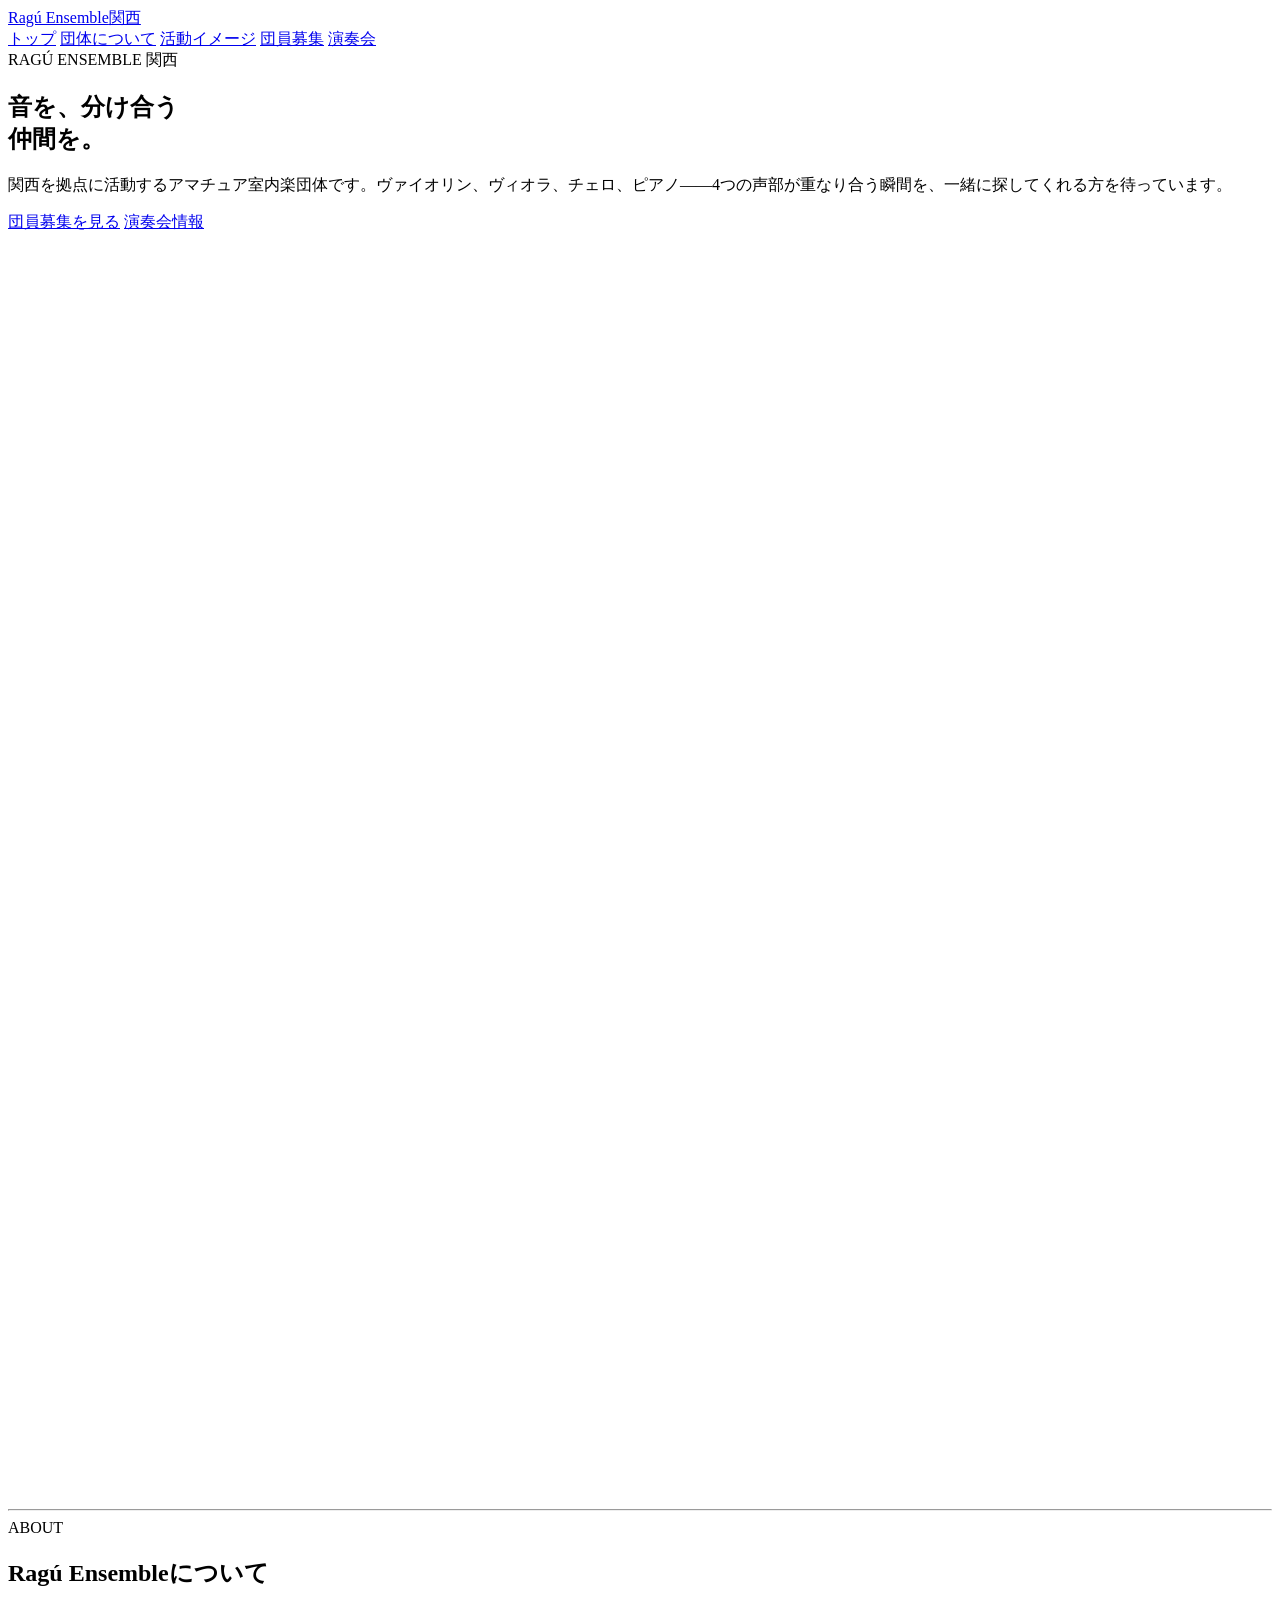
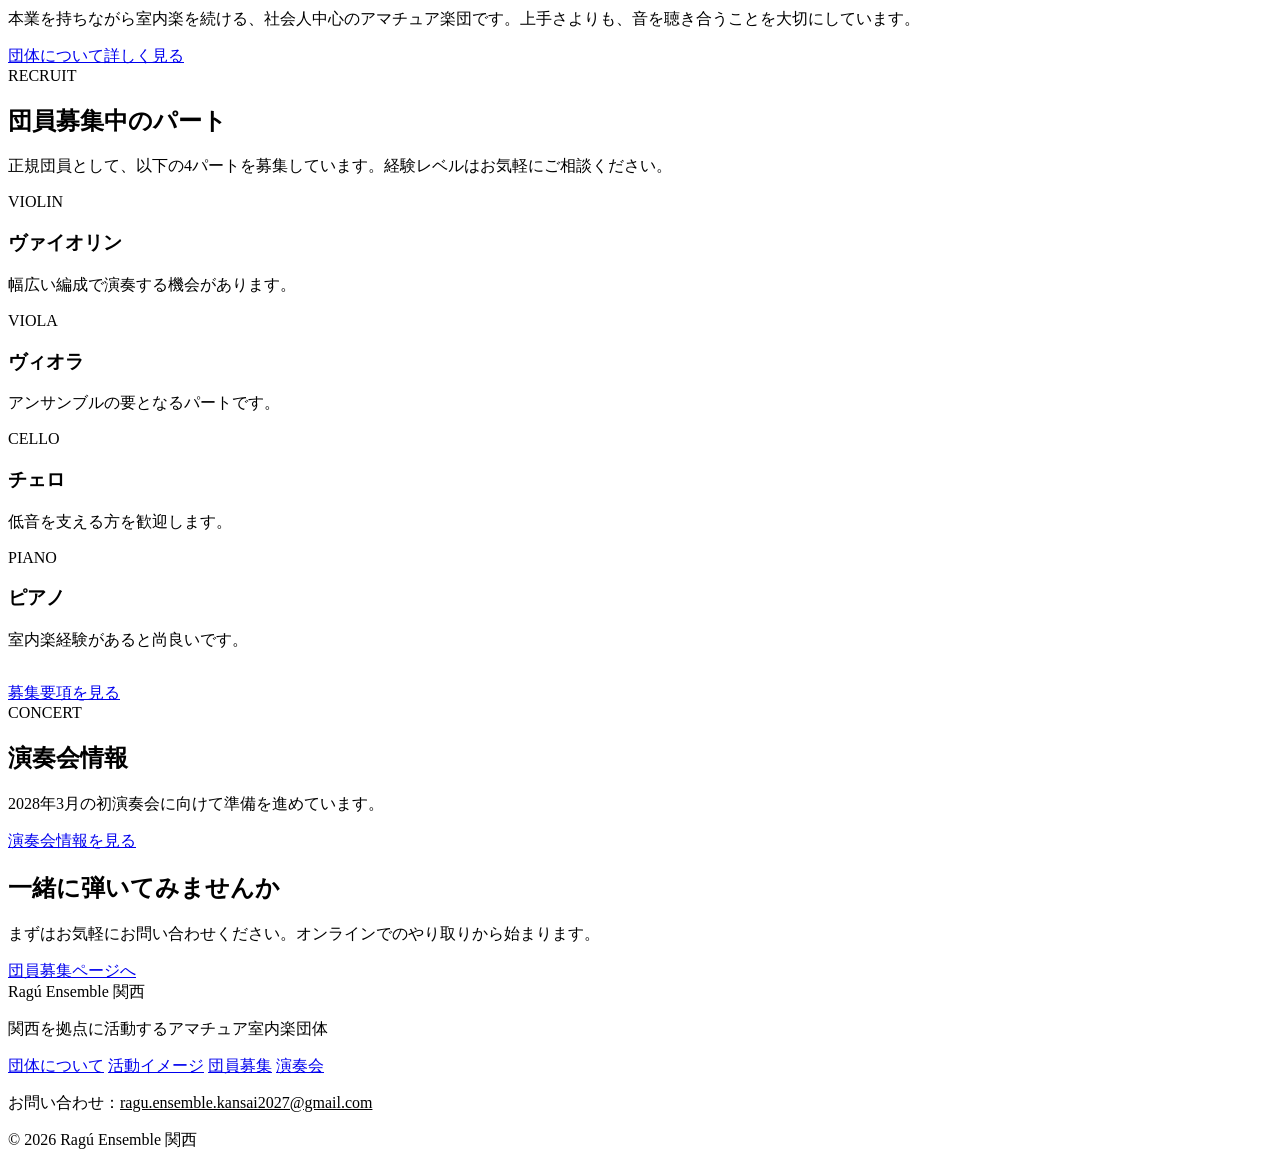
==== index.html @ b1b5fcd7 "Add files via upload" ====
<!DOCTYPE html>
<html lang="ja">
<head>
<meta charset="UTF-8">
<meta name="viewport" content="width=device-width, initial-scale=1.0">
<title>Ragú Ensemble 関西｜アマチュア室内楽団体</title>
<meta name="description" content="関西を拠点に活動するアマチュア室内楽団体、Ragú Ensemble 関西の公式サイト。ヴァイオリン・ヴィオラ・チェロ・ピアノの団員を募集中です。">
<link rel="stylesheet" href="style.css">
</head>
<body>

<header>
  <div class="wrap header-inner">
    <a href="index.html" class="logo">Ragú Ensemble<span class="logo-sub">関西</span></a>
    <nav>
      <a href="index.html" class="active">トップ</a>
      <a href="about.html">団体について</a>
      <a href="flow.html">活動イメージ</a>
      <a href="recruit.html">団員募集</a>
      <a href="concert.html">演奏会</a>
    </nav>
  </div>
</header>

<section class="hero">
  <div class="wrap">
    <div>
      <span class="eyebrow">RAGÚ ENSEMBLE 関西</span>
      <h1>音を、分け合う<br>仲間を。</h1>
      <p class="lead">関西を拠点に活動するアマチュア室内楽団体です。ヴァイオリン、ヴィオラ、チェロ、ピアノ——4つの声部が重なり合う瞬間を、一緒に探してくれる方を待っています。</p>
      <div class="hero-actions">
        <a href="recruit.html" class="btn btn-primary">団員募集を見る</a>
        <a href="concert.html" class="btn btn-ghost">演奏会情報</a>
      </div>
    </div>
    <div class="arcs-wrap">
      <svg class="arcs" viewBox="0 0 300 300" fill="none" xmlns="http://www.w3.org/2000/svg" role="img" aria-label="4つの声部が重なり合うアーチのイラスト">
        <path d="M40 220 C 40 120, 130 60, 260 90" />
        <path d="M30 190 C 30 100, 120 40, 270 60" />
        <path d="M55 245 C 55 150, 150 95, 250 130" />
        <path d="M20 160 C 20 80, 110 20, 280 30" />
      </svg>
    </div>
  </div>
</section>

<hr class="divider">

<section>
  <div class="wrap">
    <div class="section-head">
      <span class="eyebrow">ABOUT</span>
      <h2>Ragú Ensembleについて</h2>
      <p>本業を持ちながら室内楽を続ける、社会人中心のアマチュア楽団です。上手さよりも、音を聴き合うことを大切にしています。</p>
    </div>
    <a href="about.html" class="btn btn-ghost">団体について詳しく見る</a>
  </div>
</section>

<section class="section-alt">
  <div class="wrap">
    <div class="section-head">
      <span class="eyebrow">RECRUIT</span>
      <h2>団員募集中のパート</h2>
      <p>正規団員として、以下の4パートを募集しています。経験レベルはお気軽にご相談ください。</p>
    </div>
    <div class="grid grid-4">
      <div class="card">
        <span class="part-tag">VIOLIN</span>
        <h3>ヴァイオリン</h3>
        <p>幅広い編成で演奏する機会があります。</p>
      </div>
      <div class="card">
        <span class="part-tag">VIOLA</span>
        <h3>ヴィオラ</h3>
        <p>アンサンブルの要となるパートです。</p>
      </div>
      <div class="card">
        <span class="part-tag">CELLO</span>
        <h3>チェロ</h3>
        <p>低音を支える方を歓迎します。</p>
      </div>
      <div class="card">
        <span class="part-tag">PIANO</span>
        <h3>ピアノ</h3>
        <p>室内楽経験があると尚良いです。</p>
      </div>
    </div>
    <div style="margin-top: 32px;">
      <a href="recruit.html" class="btn btn-primary">募集要項を見る</a>
    </div>
  </div>
</section>

<section>
  <div class="wrap">
    <div class="section-head">
      <span class="eyebrow">CONCERT</span>
      <h2>演奏会情報</h2>
      <p>2028年3月の初演奏会に向けて準備を進めています。</p>
    </div>
    <a href="concert.html" class="btn btn-ghost">演奏会情報を見る</a>
  </div>
</section>

<div class="cta-banner">
  <div class="wrap">
    <h2>一緒に弾いてみませんか</h2>
    <p>まずはお気軽にお問い合わせください。オンラインでのやり取りから始まります。</p>
    <a href="recruit.html" class="btn btn-primary">団員募集ページへ</a>
  </div>
</div>

<footer>
  <div class="wrap footer-inner">
    <div class="footer-brand">Ragú Ensemble 関西</div>
    <p>関西を拠点に活動するアマチュア室内楽団体</p>
    <div class="footer-links">
      <a href="about.html">団体について</a>
      <a href="flow.html">活動イメージ</a>
      <a href="recruit.html">団員募集</a>
      <a href="concert.html">演奏会</a>
    </div>
    <p class="footer-contact">お問い合わせ：<a href="mailto:ragu.ensemble.kansai2027@gmail.com" style="color: inherit; text-decoration: underline;">ragu.ensemble.kansai2027@gmail.com</a></p>
    <p class="footer-copy">© 2026 Ragú Ensemble 関西</p>
  </div>
</footer>

</body>
</html>
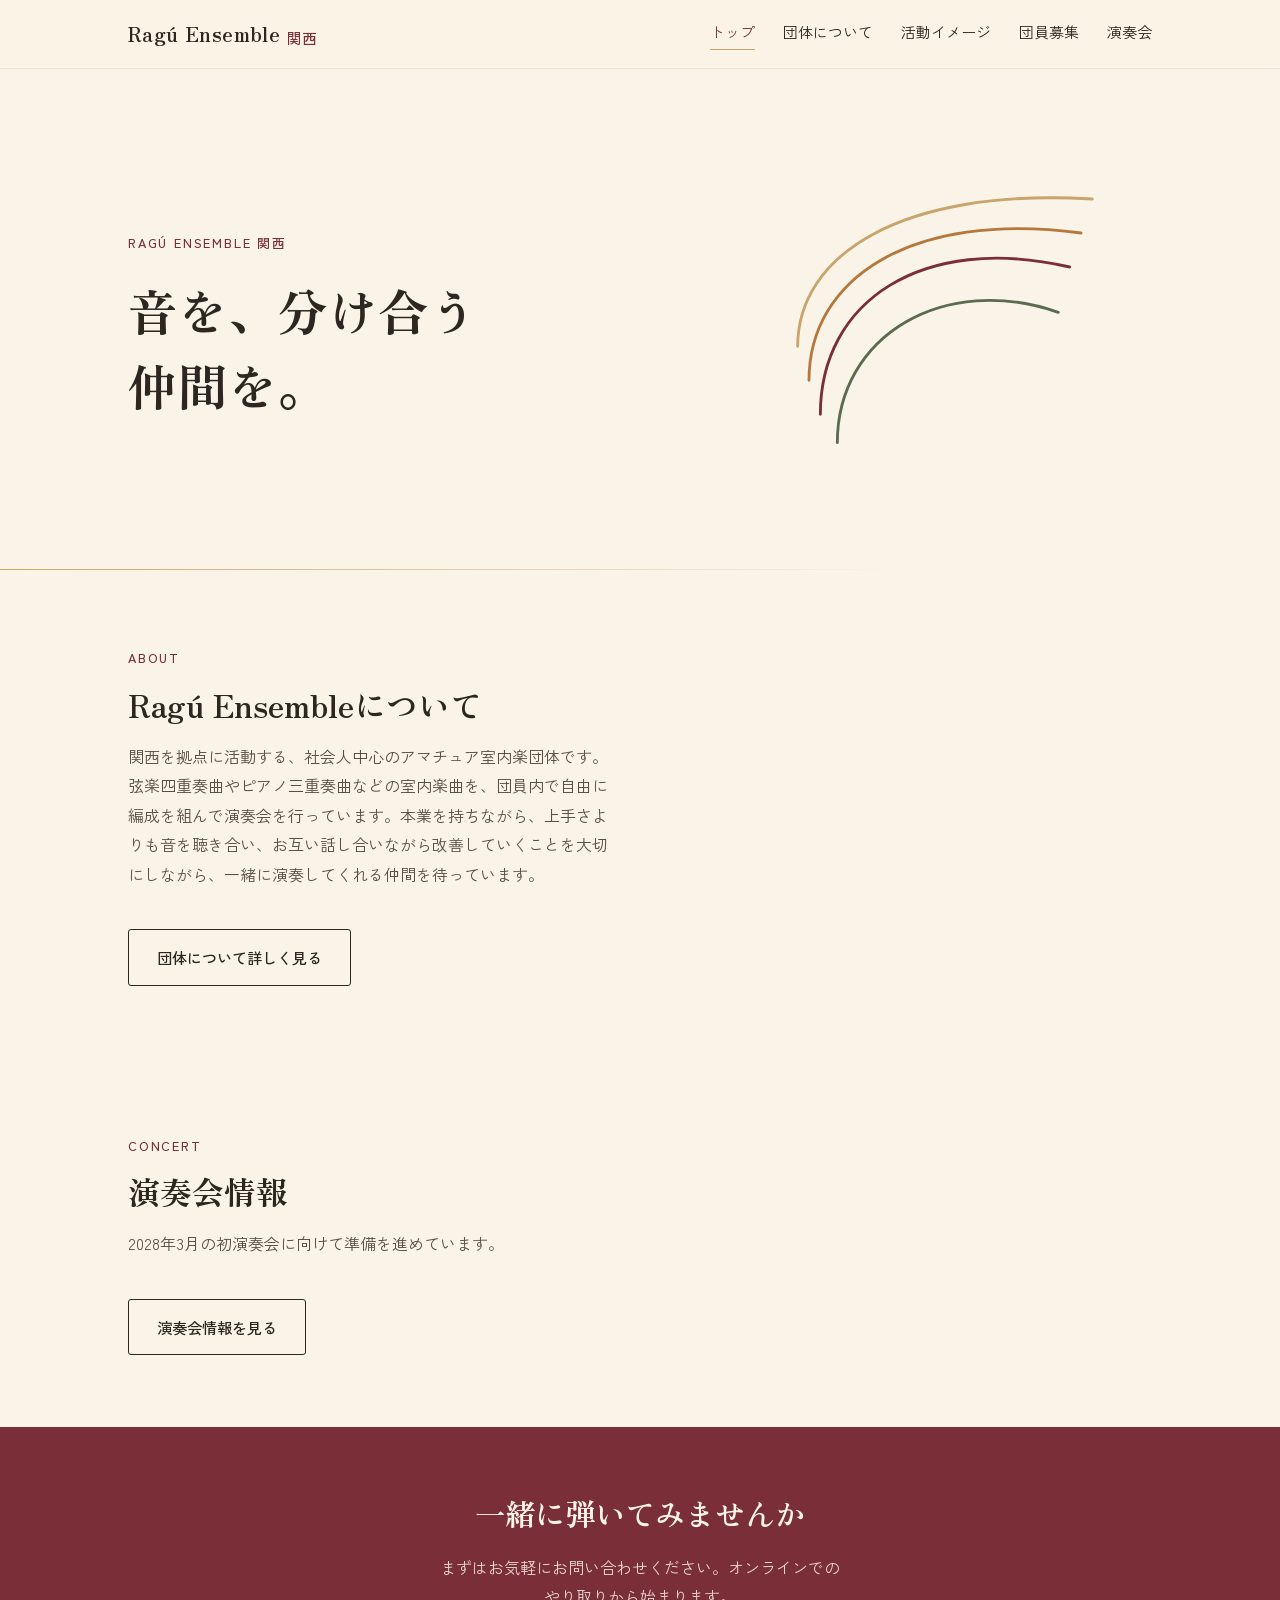
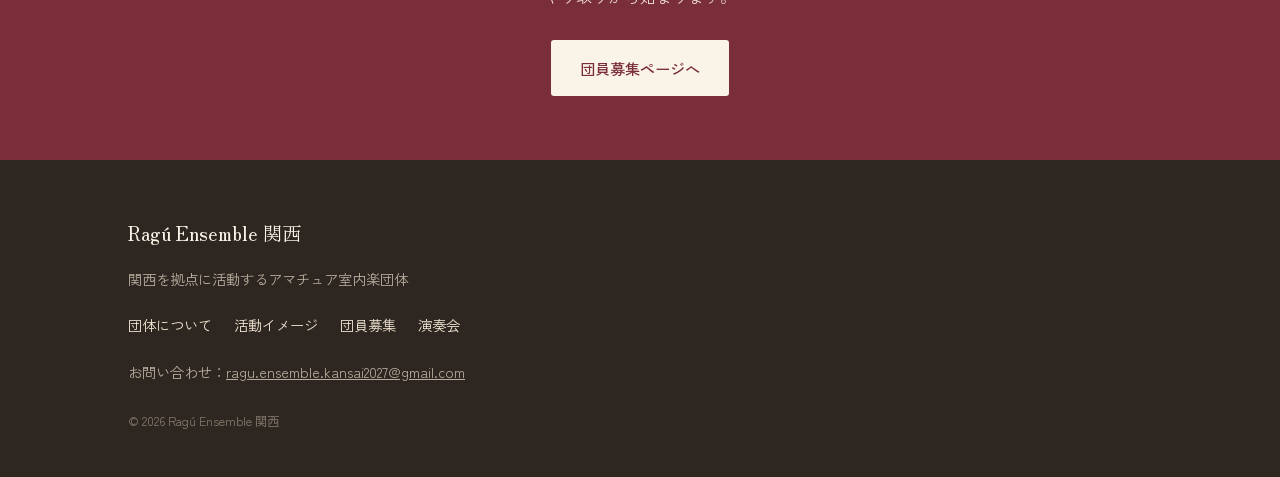
==== commit 97cce4a5: "Add files via upload" ====
--- a/index.html
+++ b/index.html
@@ -27,11 +27,6 @@
     <div>
       <span class="eyebrow">RAGÚ ENSEMBLE 関西</span>
       <h1>音を、分け合う<br>仲間を。</h1>
-      <p class="lead">関西を拠点に活動するアマチュア室内楽団体です。ヴァイオリン、ヴィオラ、チェロ、ピアノ——4つの声部が重なり合う瞬間を、一緒に探してくれる方を待っています。</p>
-      <div class="hero-actions">
-        <a href="recruit.html" class="btn btn-primary">団員募集を見る</a>
-        <a href="concert.html" class="btn btn-ghost">演奏会情報</a>
-      </div>
     </div>
     <div class="arcs-wrap">
       <svg class="arcs" viewBox="0 0 300 300" fill="none" xmlns="http://www.w3.org/2000/svg" role="img" aria-label="4つの声部が重なり合うアーチのイラスト">
@@ -51,44 +46,9 @@
     <div class="section-head">
       <span class="eyebrow">ABOUT</span>
       <h2>Ragú Ensembleについて</h2>
-      <p>本業を持ちながら室内楽を続ける、社会人中心のアマチュア楽団です。上手さよりも、音を聴き合うことを大切にしています。</p>
+      <p>関西を拠点に活動する、社会人中心のアマチュア室内楽団体です。弦楽四重奏曲やピアノ三重奏曲などの室内楽曲を、団員内で自由に編成を組んで演奏会を行っています。本業を持ちながら、上手さよりも音を聴き合い、お互い話し合いながら改善していくことを大切にしながら、一緒に演奏してくれる仲間を待っています。</p>
     </div>
     <a href="about.html" class="btn btn-ghost">団体について詳しく見る</a>
-  </div>
-</section>
-
-<section class="section-alt">
-  <div class="wrap">
-    <div class="section-head">
-      <span class="eyebrow">RECRUIT</span>
-      <h2>団員募集中のパート</h2>
-      <p>正規団員として、以下の4パートを募集しています。経験レベルはお気軽にご相談ください。</p>
-    </div>
-    <div class="grid grid-4">
-      <div class="card">
-        <span class="part-tag">VIOLIN</span>
-        <h3>ヴァイオリン</h3>
-        <p>幅広い編成で演奏する機会があります。</p>
-      </div>
-      <div class="card">
-        <span class="part-tag">VIOLA</span>
-        <h3>ヴィオラ</h3>
-        <p>アンサンブルの要となるパートです。</p>
-      </div>
-      <div class="card">
-        <span class="part-tag">CELLO</span>
-        <h3>チェロ</h3>
-        <p>低音を支える方を歓迎します。</p>
-      </div>
-      <div class="card">
-        <span class="part-tag">PIANO</span>
-        <h3>ピアノ</h3>
-        <p>室内楽経験があると尚良いです。</p>
-      </div>
-    </div>
-    <div style="margin-top: 32px;">
-      <a href="recruit.html" class="btn btn-primary">募集要項を見る</a>
-    </div>
   </div>
 </section>
 
--- a/style.css
+++ b/style.css
@@ -0,0 +1,721 @@
+@import url('https://fonts.googleapis.com/css2?family=Zen+Old+Mincho:wght@400;600;700&family=Zen+Kaku+Gothic+New:wght@400;500;700&display=swap');
+
+:root {
+  --paper: #FAF3E7;
+  --paper-alt: #F1E6D3;
+  --ink: #2E2620;
+  --ink-soft: #5A4F42;
+  --wine: #7A2E38;
+  --wine-deep: #5C2129;
+  --wood: #B5793E;
+  --gold: #C9A46C;
+  --sage: #5C6B4F;
+  --max-width: 1080px;
+}
+
+* { box-sizing: border-box; }
+
+html { scroll-behavior: smooth; }
+
+body {
+  margin: 0;
+  background: var(--paper);
+  color: var(--ink);
+  font-family: "Zen Kaku Gothic New", "Hiragino Sans", "Yu Gothic", sans-serif;
+  line-height: 1.85;
+  -webkit-font-smoothing: antialiased;
+}
+
+h1, h2, h3, .logo {
+  font-family: "Zen Old Mincho", serif;
+  font-weight: 700;
+  color: var(--ink);
+  line-height: 1.5;
+  margin: 0;
+}
+
+a {
+  color: inherit;
+  text-decoration: none;
+}
+
+a:focus-visible,
+button:focus-visible {
+  outline: 2px solid var(--wine);
+  outline-offset: 3px;
+}
+
+img { max-width: 100%; display: block; }
+
+.wrap {
+  max-width: var(--max-width);
+  margin: 0 auto;
+  padding: 0 28px;
+}
+
+/* ---------- Header ---------- */
+header {
+  position: sticky;
+  top: 0;
+  z-index: 50;
+  background: rgba(250, 243, 231, 0.92);
+  backdrop-filter: blur(6px);
+  border-bottom: 1px solid rgba(46, 38, 32, 0.08);
+}
+
+.header-inner {
+  display: flex;
+  align-items: center;
+  justify-content: space-between;
+  padding-top: 18px;
+  padding-bottom: 18px;
+  flex-wrap: wrap;
+  gap: 14px;
+}
+
+.logo {
+  font-size: 1.25rem;
+  letter-spacing: 0.02em;
+}
+
+.logo-sub {
+  font-family: "Zen Kaku Gothic New", sans-serif;
+  font-weight: 500;
+  font-size: 0.72em;
+  color: var(--wine);
+  margin-left: 0.5em;
+  vertical-align: middle;
+}
+
+nav {
+  display: flex;
+  gap: 28px;
+  font-size: 0.94rem;
+}
+
+nav a {
+  position: relative;
+  padding-bottom: 4px;
+}
+
+nav a.active,
+nav a:hover {
+  color: var(--wine);
+}
+
+nav a::after {
+  content: "";
+  position: absolute;
+  left: 0;
+  right: 100%;
+  bottom: 0;
+  height: 1px;
+  background: var(--gold);
+  transition: right 0.25s ease;
+}
+
+nav a:hover::after,
+nav a.active::after {
+  right: 0;
+}
+
+/* ---------- Hero ---------- */
+.hero {
+  padding: 96px 0 64px;
+  position: relative;
+  overflow: hidden;
+}
+
+.hero .wrap {
+  display: grid;
+  grid-template-columns: 1.15fr 0.85fr;
+  gap: 48px;
+  align-items: center;
+}
+
+.eyebrow {
+  display: inline-block;
+  font-size: 0.8rem;
+  letter-spacing: 0.14em;
+  color: var(--wine);
+  font-weight: 500;
+  margin-bottom: 18px;
+}
+
+.hero h1 {
+  font-size: clamp(2.1rem, 4.2vw, 3.1rem);
+  margin-bottom: 22px;
+}
+
+.hero p.lead {
+  font-size: 1.05rem;
+  color: var(--ink-soft);
+  max-width: 46ch;
+  margin-bottom: 30px;
+}
+
+.hero-actions {
+  display: flex;
+  gap: 16px;
+  flex-wrap: wrap;
+}
+
+.arcs-wrap {
+  display: flex;
+  align-items: center;
+  justify-content: center;
+}
+
+.arcs {
+  width: 100%;
+  max-width: 340px;
+  height: auto;
+}
+
+.arcs path {
+  fill: none;
+  stroke-width: 2.5;
+  stroke-linecap: round;
+  stroke-dasharray: 600;
+  stroke-dashoffset: 600;
+  animation: draw-arc 1.6s ease forwards;
+}
+
+.arcs path:nth-child(1) { stroke: var(--wine); animation-delay: 0.05s; }
+.arcs path:nth-child(2) { stroke: var(--wood); animation-delay: 0.25s; }
+.arcs path:nth-child(3) { stroke: var(--sage); animation-delay: 0.45s; }
+.arcs path:nth-child(4) { stroke: var(--gold); animation-delay: 0.65s; }
+
+@keyframes draw-arc {
+  to { stroke-dashoffset: 0; }
+}
+
+@media (prefers-reduced-motion: reduce) {
+  .arcs path {
+    animation: none;
+    stroke-dashoffset: 0;
+  }
+  html { scroll-behavior: auto; }
+}
+
+/* ---------- Buttons ---------- */
+.btn {
+  display: inline-flex;
+  align-items: center;
+  gap: 8px;
+  padding: 13px 28px;
+  border-radius: 3px;
+  font-size: 0.95rem;
+  font-weight: 500;
+  border: 1px solid transparent;
+  cursor: pointer;
+}
+
+.btn-primary {
+  background: var(--wine);
+  color: var(--paper);
+}
+.btn-primary:hover { background: var(--wine-deep); }
+
+.btn-ghost {
+  background: transparent;
+  border-color: var(--ink);
+  color: var(--ink);
+}
+.btn-ghost:hover { border-color: var(--wine); color: var(--wine); }
+
+/* ---------- Sections ---------- */
+section { padding: 72px 0; }
+
+.divider {
+  height: 1px;
+  background: linear-gradient(90deg, var(--gold), transparent 70%);
+  border: none;
+  margin: 0;
+}
+
+.section-head {
+  margin-bottom: 40px;
+  max-width: 60ch;
+}
+
+.section-head .eyebrow { margin-bottom: 10px; }
+
+.section-head h2 {
+  font-size: clamp(1.5rem, 3vw, 2rem);
+}
+
+.section-head p {
+  color: var(--ink-soft);
+  margin-top: 14px;
+}
+
+.section-alt { background: var(--paper-alt); }
+
+/* ---------- Card grid ---------- */
+.grid {
+  display: grid;
+  gap: 24px;
+}
+
+.grid-3 { grid-template-columns: repeat(3, 1fr); }
+.grid-4 { grid-template-columns: repeat(4, 1fr); }
+.grid-2 { grid-template-columns: repeat(2, 1fr); }
+
+.card {
+  background: var(--paper);
+  border: 1px solid rgba(46, 38, 32, 0.1);
+  border-radius: 4px;
+  padding: 28px 24px;
+}
+
+.card h3 {
+  font-size: 1.1rem;
+  margin-bottom: 10px;
+  color: var(--wine);
+}
+
+.card p {
+  color: var(--ink-soft);
+  font-size: 0.95rem;
+  margin: 0;
+}
+
+.part-tag {
+  display: inline-block;
+  font-size: 0.75rem;
+  letter-spacing: 0.08em;
+  color: var(--wood);
+  border: 1px solid var(--wood);
+  border-radius: 999px;
+  padding: 3px 12px;
+  margin-bottom: 14px;
+}
+
+/* ---------- Scene cards (活動の一コマ) ---------- */
+.scene-card {
+  background: var(--paper);
+  border-left: 3px solid var(--gold);
+  padding: 22px 24px;
+}
+
+.scene-card .scene-time {
+  font-size: 0.78rem;
+  letter-spacing: 0.06em;
+  color: var(--wood);
+  margin-bottom: 8px;
+  display: block;
+}
+
+.scene-card p {
+  color: var(--ink-soft);
+  margin: 0;
+  font-size: 0.95rem;
+}
+
+/* ---------- Testimonial (団員の声) ---------- */
+.quote-card {
+  background: var(--paper-alt);
+  border-radius: 4px;
+  padding: 32px 28px;
+  position: relative;
+}
+
+.quote-mark {
+  font-family: "Zen Old Mincho", serif;
+  font-size: 2.6rem;
+  color: var(--gold);
+  line-height: 1;
+  display: block;
+  margin-bottom: 6px;
+}
+
+.quote-card p.quote-body {
+  color: var(--ink);
+  font-size: 0.98rem;
+  margin: 0 0 16px;
+  line-height: 1.9;
+}
+
+.quote-attr {
+  font-size: 0.85rem;
+  color: var(--wood);
+  display: block;
+}
+
+/* ---------- Photo placeholder ---------- */
+.photo-placeholder {
+  aspect-ratio: 4 / 3;
+  background: var(--paper-alt);
+  border: 1px dashed rgba(46,38,32,0.25);
+  border-radius: 4px;
+  display: flex;
+  align-items: center;
+  justify-content: center;
+  color: var(--ink-soft);
+  font-size: 0.82rem;
+  letter-spacing: 0.04em;
+  text-align: center;
+  padding: 12px;
+}
+
+/* ---------- CTA banner ---------- */
+.cta-banner {
+  background: var(--wine);
+  color: var(--paper);
+  padding: 64px 0;
+  text-align: center;
+}
+
+.cta-banner h2 {
+  color: var(--paper);
+  font-size: clamp(1.4rem, 3vw, 1.9rem);
+  margin-bottom: 16px;
+}
+
+.cta-banner p {
+  color: rgba(250, 243, 231, 0.85);
+  max-width: 50ch;
+  margin: 0 auto 28px;
+}
+
+.cta-banner .btn-primary {
+  background: var(--paper);
+  color: var(--wine);
+}
+.cta-banner .btn-primary:hover {
+  background: var(--gold);
+  color: var(--ink);
+}
+
+/* ---------- Steps (flow) ---------- */
+.steps {
+  display: grid;
+  gap: 0;
+  border-top: 1px solid rgba(46,38,32,0.1);
+}
+
+.step {
+  display: grid;
+  grid-template-columns: 90px 1fr;
+  gap: 24px;
+  padding: 28px 0;
+  border-bottom: 1px solid rgba(46,38,32,0.1);
+}
+
+.step-label {
+  font-family: "Zen Old Mincho", serif;
+  color: var(--gold);
+  font-size: 0.95rem;
+  letter-spacing: 0.05em;
+}
+
+.step h3 {
+  font-size: 1.05rem;
+  margin-bottom: 6px;
+}
+
+.step p {
+  color: var(--ink-soft);
+  margin: 0;
+  font-size: 0.95rem;
+}
+
+/* ---------- Cycle diagram v2: 6-node biannual (春/秋) cycle ---------- */
+.cyc2-rect-spring { fill: var(--paper); stroke: var(--wine); stroke-width: 3; }
+.cyc2-rect-autumn { fill: var(--paper); stroke: var(--gold); stroke-width: 3; stroke-dasharray: 6 5; }
+
+.cyc2-arrow-solid { fill: none; stroke: var(--wine); stroke-width: 2.5; }
+.cyc2-arrow-dashed { fill: none; stroke: var(--gold); stroke-width: 2.5; stroke-dasharray: 7 6; }
+
+.cyc2-title {
+  font-family: "Zen Kaku Gothic New", sans-serif;
+  font-weight: 700;
+  font-size: 23px;
+  text-anchor: middle;
+  fill: var(--ink);
+}
+
+.cyc2-month {
+  font-family: "Zen Kaku Gothic New", sans-serif;
+  font-size: 16px;
+  text-anchor: middle;
+}
+
+.cyc2-month-spring { fill: var(--wine); }
+.cyc2-month-autumn { fill: var(--wood); }
+
+.cyc2-note {
+  font-family: "Zen Kaku Gothic New", sans-serif;
+  font-size: 15px;
+  fill: var(--wood);
+  text-anchor: middle;
+}
+
+.cyc2-center-title {
+  font-family: "Zen Old Mincho", serif;
+  font-size: 21px;
+  text-anchor: middle;
+  fill: var(--ink-soft);
+}
+
+.cyc2-legend {
+  font-family: "Zen Kaku Gothic New", sans-serif;
+  font-size: 15px;
+  fill: var(--ink-soft);
+}
+
+/* ---------- Cycle diagram (活動イメージ) ---------- */
+.cycle-diagram-wrap {
+  display: flex;
+  justify-content: center;
+  margin-bottom: 48px;
+}
+
+.cycle-diagram-img {
+  width: 100%;
+  max-width: 720px;
+  height: auto;
+  display: block;
+  margin: 0 auto;
+}
+
+.cycle-diagram {
+  width: 100%;
+  max-width: 520px;
+  height: auto;
+}
+
+.cycle-arrow {
+  fill: none;
+  stroke: var(--gold);
+  stroke-width: 2.5;
+}
+
+.cycle-arrow-loop {
+  fill: none;
+  stroke: var(--ink-soft);
+  stroke-width: 2;
+  stroke-dasharray: 7 7;
+  opacity: 0.55;
+}
+
+.cycle-node-1 { fill: var(--wine); }
+.cycle-node-2 { fill: var(--wood); }
+.cycle-node-3 { fill: var(--sage); }
+.cycle-node-4 { fill: var(--gold); }
+
+.cycle-node-ring {
+  fill: none;
+  stroke: var(--paper);
+  stroke-width: 6;
+}
+
+.cycle-glyph {
+  font-family: "Zen Old Mincho", serif;
+  font-size: 34px;
+  font-weight: 700;
+  text-anchor: middle;
+  dominant-baseline: central;
+}
+
+.cycle-glyph-light { fill: var(--paper); }
+.cycle-glyph-dark { fill: var(--ink); }
+
+.cycle-month {
+  font-family: "Zen Kaku Gothic New", sans-serif;
+  font-size: 17px;
+  font-weight: 500;
+  text-anchor: middle;
+}
+
+.cycle-title {
+  font-family: "Zen Kaku Gothic New", sans-serif;
+  font-size: 20px;
+  font-weight: 700;
+  text-anchor: middle;
+  fill: var(--ink);
+}
+
+.cycle-month-1, .cycle-title-1-mark { fill: var(--wine); }
+.cycle-month-2 { fill: var(--wood); }
+.cycle-month-3 { fill: var(--sage); }
+.cycle-month-4 { fill: var(--wood); }
+
+.cycle-label-right { text-anchor: start; }
+.cycle-label-left { text-anchor: end; }
+
+.cycle-center {
+  font-family: "Zen Old Mincho", serif;
+  font-size: 19px;
+  text-anchor: middle;
+  fill: var(--ink-soft);
+}
+
+.cycle-loop-label {
+  font-family: "Zen Kaku Gothic New", sans-serif;
+  font-size: 15px;
+  fill: var(--ink-soft);
+  text-anchor: middle;
+}
+
+/* ---------- Timeline (活動イメージ) ---------- */
+.step-wide {
+  grid-template-columns: 132px 1fr;
+}
+
+.step-label.wide {
+  font-size: 0.82rem;
+  line-height: 1.5;
+}
+
+.step-sublist {
+  margin: 14px 0 0;
+  padding: 0;
+  list-style: none;
+}
+
+.step-sublist li {
+  position: relative;
+  padding-left: 20px;
+  margin-bottom: 8px;
+  color: var(--ink-soft);
+  font-size: 0.92rem;
+}
+
+.step-sublist li::before {
+  content: "";
+  position: absolute;
+  left: 0;
+  top: 0.65em;
+  width: 6px;
+  height: 6px;
+  border-radius: 50%;
+  background: var(--gold);
+}
+
+.step-sublist .sub-label {
+  color: var(--wine);
+  font-weight: 500;
+}
+
+.step.step-final {
+  border-bottom: none;
+}
+
+/* ---------- FAQ ---------- */
+.faq-item {
+  border-bottom: 1px solid rgba(46,38,32,0.1);
+  padding: 22px 0;
+}
+
+.faq-item h3 {
+  font-size: 1rem;
+  display: flex;
+  gap: 12px;
+  color: var(--ink);
+}
+
+.faq-item .q-mark {
+  color: var(--wine);
+  font-family: "Zen Old Mincho", serif;
+}
+
+.faq-item p {
+  color: var(--ink-soft);
+  margin: 10px 0 0 28px;
+  font-size: 0.95rem;
+}
+
+/* ---------- Info table ---------- */
+.info-table {
+  width: 100%;
+  border-collapse: collapse;
+  border: 1px solid var(--wood);
+}
+
+.info-table th, .info-table td {
+  text-align: left;
+  padding: 16px 12px;
+  font-size: 0.95rem;
+  vertical-align: top;
+  border: 1px solid var(--wood);
+}
+
+.info-table th {
+  width: 140px;
+  color: var(--wood);
+  font-weight: 500;
+  background: rgba(181, 121, 62, 0.08);
+}
+
+/* ---------- Past concert list ---------- */
+.concert-past {
+  border-left: 2px solid var(--gold);
+  padding-left: 24px;
+  margin-bottom: 20px;
+}
+
+.concert-past .concert-date {
+  font-size: 0.85rem;
+  color: var(--wood);
+  letter-spacing: 0.04em;
+}
+
+.concert-past h3 {
+  font-size: 1.05rem;
+  margin: 6px 0 8px;
+}
+
+.concert-past p {
+  color: var(--ink-soft);
+  margin: 0;
+  font-size: 0.93rem;
+}
+
+/* ---------- Footer ---------- */
+footer {
+  background: var(--ink);
+  color: var(--paper-alt);
+  padding: 56px 0 32px;
+}
+
+.footer-brand {
+  font-family: "Zen Old Mincho", serif;
+  font-size: 1.2rem;
+  color: var(--paper);
+  margin-bottom: 10px;
+}
+
+footer p { color: rgba(241, 230, 211, 0.7); font-size: 0.9rem; }
+
+.footer-links {
+  display: flex;
+  gap: 22px;
+  margin: 20px 0;
+  font-size: 0.9rem;
+}
+
+.footer-links a:hover { color: var(--gold); }
+
+.footer-copy {
+  margin-top: 24px;
+  font-size: 0.78rem;
+  color: rgba(241, 230, 211, 0.45);
+}
+
+/* ---------- Responsive ---------- */
+@media (max-width: 860px) {
+  .hero .wrap { grid-template-columns: 1fr; }
+  .arcs-wrap { order: -1; max-width: 220px; margin: 0 auto; }
+  .grid-3, .grid-4, .grid-2 { grid-template-columns: 1fr 1fr; }
+  nav { gap: 18px; font-size: 0.88rem; }
+}
+
+@media (max-width: 560px) {
+  .wrap { padding: 0 20px; }
+  .grid-3, .grid-4, .grid-2 { grid-template-columns: 1fr; }
+  .step { grid-template-columns: 1fr; gap: 6px; }
+  .header-inner { justify-content: center; text-align: center; }
+  nav { justify-content: center; }
+}
